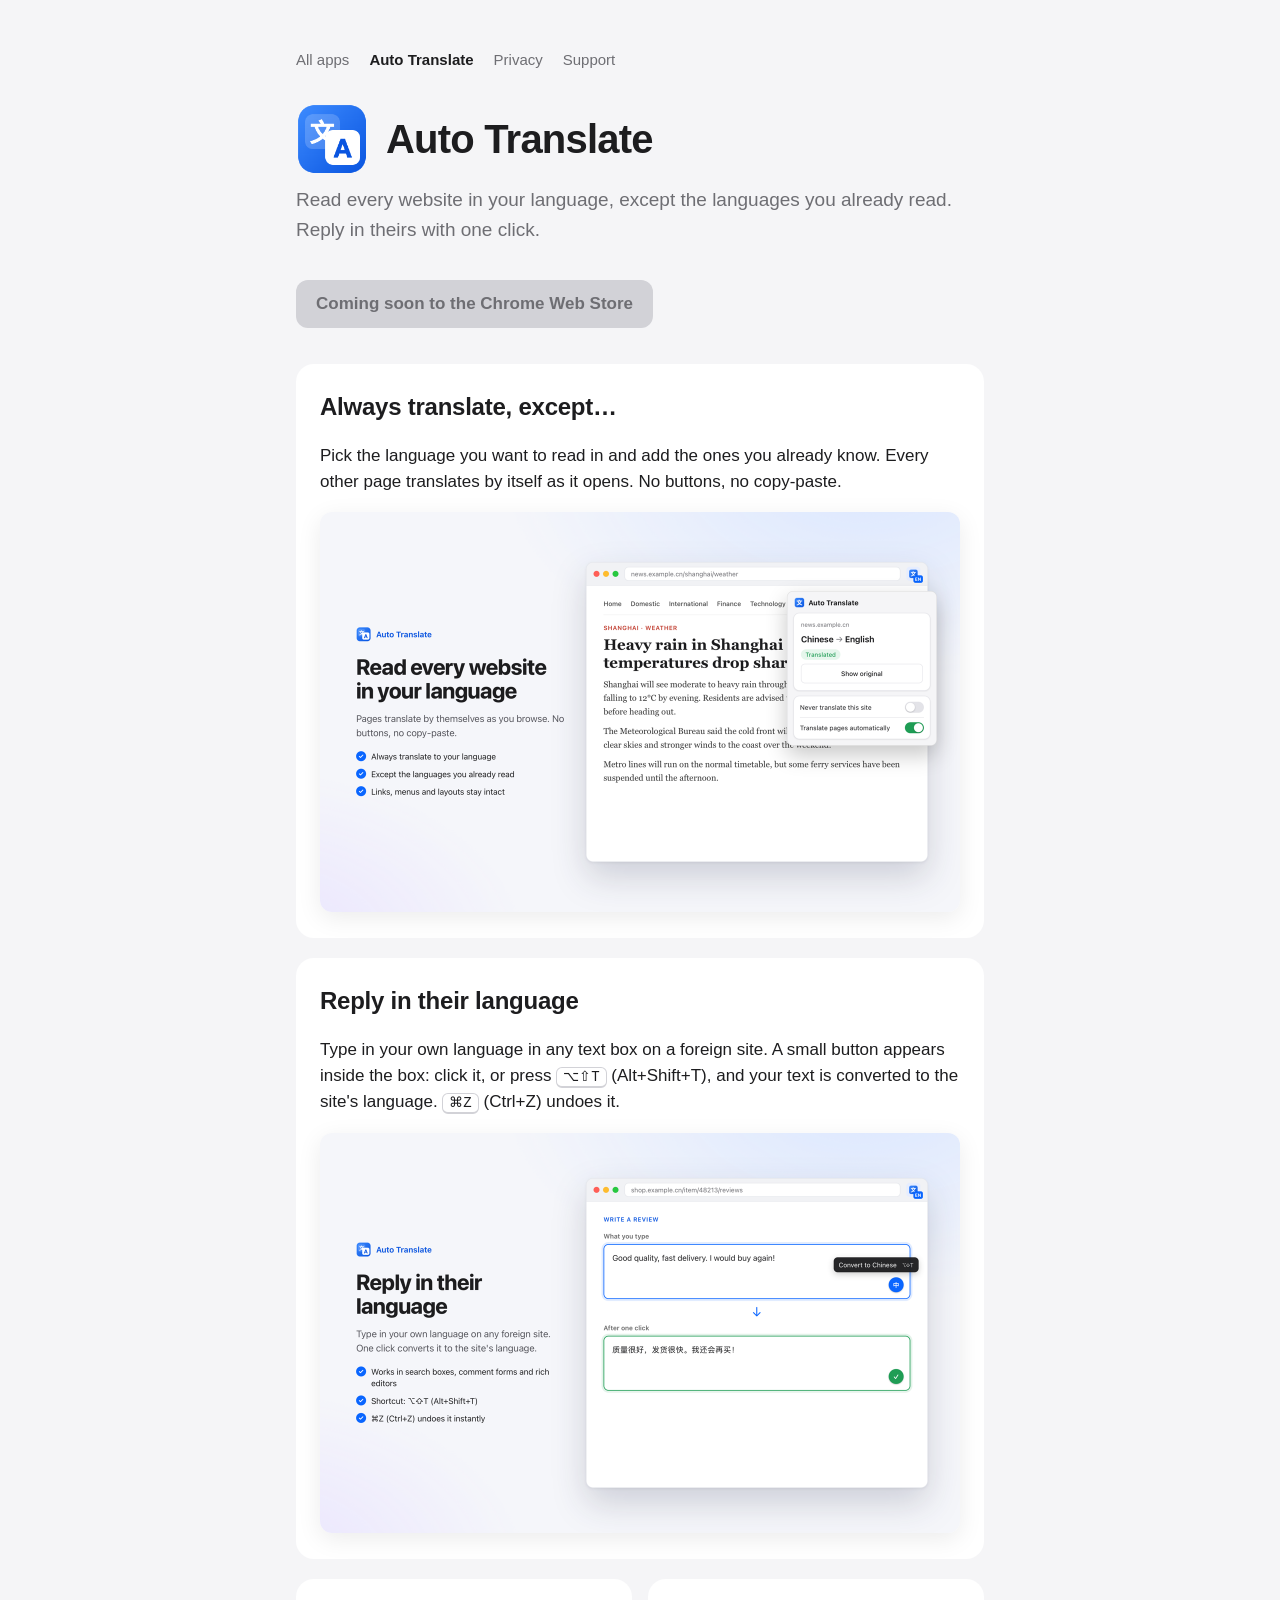
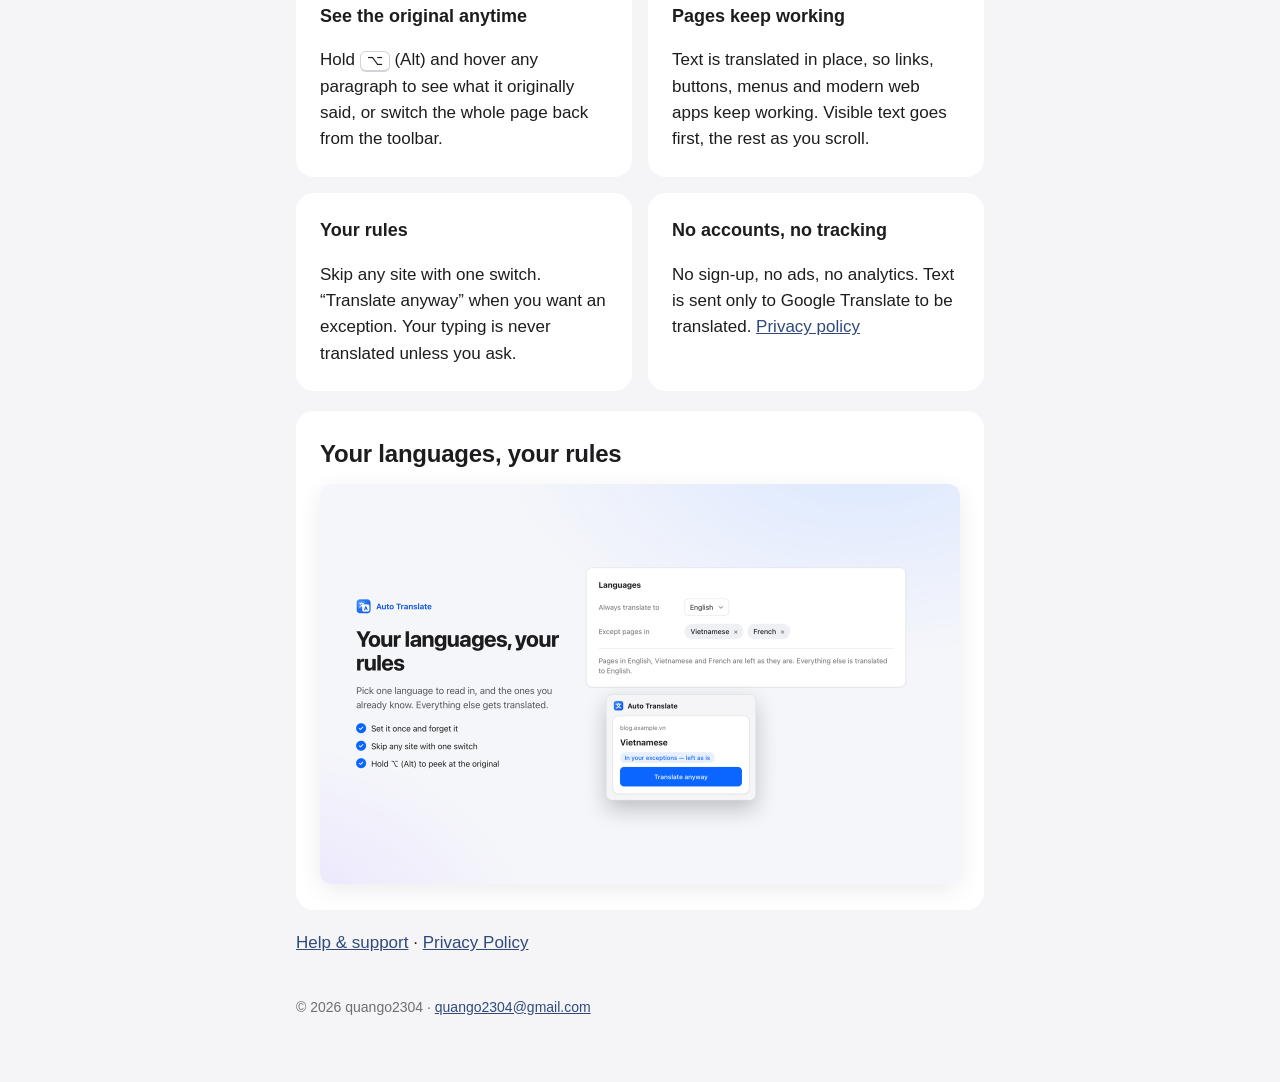
==== auto-translate/index.html @ 73cc7e4f "Auto Translate: add homepage with screenshots Co-Authored-By: Claude Opus 5.5 <noreply@anthropic.com" ====
<!doctype html>
<html lang="en">
<head>
  <meta charset="utf-8">
  <meta name="viewport" content="width=device-width, initial-scale=1">
  <title>Auto Translate for Chrome</title>
  <meta name="description" content="Always translate websites into your language, except the languages you already read. Convert what you type into the site's language with one click.">
  <meta property="og:title" content="Auto Translate for Chrome">
  <meta property="og:description" content="Read every website in your language. Reply in theirs.">
  <meta property="og:image" content="https://quango2304.github.io/auto-translate/img/screenshot-1.png">
  <link rel="icon" href="icon.png">
  <link rel="stylesheet" href="../style.css">
  <style>
    .hero { display: flex; align-items: center; gap: 18px; margin-bottom: 10px; }
    .hero img { width: 72px; height: 72px; border-radius: 17px; }
    .hero h1 { margin: 0; }
    .cta { display: inline-block; margin: 4px 0 36px; padding: 11px 20px; border-radius: 12px; background: #0a66ff; color: #fff; font-weight: 600; text-decoration: none; }
    .cta.soon { background: var(--line); color: var(--secondary); cursor: default; }
    .shot { width: 100%; height: auto; border-radius: 12px; display: block; margin: 4px 0 2px; box-shadow: 0 6px 24px rgba(0,0,0,.08); }
    .grid { display: grid; grid-template-columns: repeat(2, minmax(0, 1fr)); gap: 16px; margin-bottom: 20px; }
    .grid section.card { margin: 0; }
    .grid h3 { margin-top: 0; }
    .grid p { margin-bottom: 0; }
    kbd { font: 14px ui-monospace, Menlo, monospace; border: 1px solid var(--line); border-bottom-width: 2px; border-radius: 6px; padding: 1px 6px; }
    @media (max-width: 600px) { .grid { grid-template-columns: 1fr; } .hero img { width: 56px; height: 56px; } }
  </style>
</head>
<body>
<main>
  <nav>
    <a href="../">All apps</a>
    <a href="./" aria-current="page">Auto Translate</a>
    <a href="privacy/">Privacy</a>
    <a href="support/">Support</a>
  </nav>

  <div class="hero"><img src="icon.png" alt=""><h1>Auto Translate</h1></div>
  <p class="lead">Read every website in your language, except the languages you already read. Reply in theirs with one click.</p>
  <span class="cta soon">Coming soon to the Chrome Web Store</span>

  <section class="card">
    <h2>Always translate, except…</h2>
    <p>Pick the language you want to read in and add the ones you already know. Every other page translates by itself as it opens. No buttons, no copy-paste.</p>
    <img class="shot" src="img/screenshot-1.png" alt="A Chinese news page shown in English, with the Auto Translate menu open" loading="lazy">
  </section>

  <section class="card">
    <h2>Reply in their language</h2>
    <p>Type in your own language in any text box on a foreign site. A small button appears inside the box: click it, or press <kbd>⌥⇧T</kbd> (Alt+Shift+T), and your text is converted to the site's language. <kbd>⌘Z</kbd> (Ctrl+Z) undoes it.</p>
    <img class="shot" src="img/screenshot-3.png" alt="English typed in a review box, converted to Chinese with one click" loading="lazy">
  </section>

  <div class="grid">
    <section class="card">
      <h3>See the original anytime</h3>
      <p>Hold <kbd>⌥</kbd> (Alt) and hover any paragraph to see what it originally said, or switch the whole page back from the toolbar.</p>
    </section>
    <section class="card">
      <h3>Pages keep working</h3>
      <p>Text is translated in place, so links, buttons, menus and modern web apps keep working. Visible text goes first, the rest as you scroll.</p>
    </section>
    <section class="card">
      <h3>Your rules</h3>
      <p>Skip any site with one switch. “Translate anyway” when you want an exception. Your typing is never translated unless you ask.</p>
    </section>
    <section class="card">
      <h3>No accounts, no tracking</h3>
      <p>No sign-up, no ads, no analytics. Text is sent only to Google Translate to be translated. <a href="privacy/">Privacy policy</a></p>
    </section>
  </div>

  <section class="card">
    <h2>Your languages, your rules</h2>
    <img class="shot" src="img/screenshot-2.png" alt="Settings: always translate to English, except Vietnamese and French" loading="lazy">
  </section>

  <p><a href="support/">Help &amp; support</a> · <a href="privacy/">Privacy Policy</a></p>

  <footer>© 2026 quango2304 · <a href="mailto:quango2304@gmail.com">quango2304@gmail.com</a></footer>
</main>
</body>
</html>
---- style.css ----
:root {
  --bg: #f5f5f7; --card: #ffffff; --text: #1d1d1f; --secondary: #6e6e73;
  --accent: #2f4a7a; --line: #d2d2d7;
  color-scheme: light dark;
}
@media (prefers-color-scheme: dark) {
  :root { --bg: #000000; --card: #1c1c1e; --text: #f5f5f7; --secondary: #a1a1a6; --accent: #8fb0ff; --line: #38383a; }
}
* { box-sizing: border-box; }
body {
  margin: 0; background: var(--bg); color: var(--text);
  font: 17px/1.55 -apple-system, BlinkMacSystemFont, "SF Pro Text", "Helvetica Neue", Arial, sans-serif;
  -webkit-font-smoothing: antialiased;
}
main { max-width: 720px; margin: 0 auto; padding: 48px 16px 64px; }
nav { display: flex; gap: 20px; font-size: 15px; margin-bottom: 32px; }
nav a { color: var(--secondary); text-decoration: none; }
nav a[aria-current="page"] { color: var(--text); font-weight: 600; }
h1 { font-size: 40px; line-height: 1.1; letter-spacing: -0.02em; margin: 0 0 8px; }
h2 { font-size: 24px; letter-spacing: -0.01em; margin: 0 0 12px; }
h3 { font-size: 18px; margin: 24px 0 6px; }
p, li { color: var(--text); }
.lead { color: var(--secondary); font-size: 19px; margin: 0 0 32px; }
.meta { color: var(--secondary); font-size: 14px; }
section.card { background: var(--card); border-radius: 18px; padding: 24px; margin: 0 0 20px; }
.app-title { display: flex; align-items: center; gap: 14px; margin-bottom: 12px; }
.app-title img { width: 56px; height: 56px; border-radius: 13px; }
.app-title h2 { margin: 0; }
a { color: var(--accent); }
ul { padding-left: 22px; }
hr { border: 0; border-top: 1px solid var(--line); margin: 24px 0; }
footer { color: var(--secondary); font-size: 14px; margin-top: 40px; }
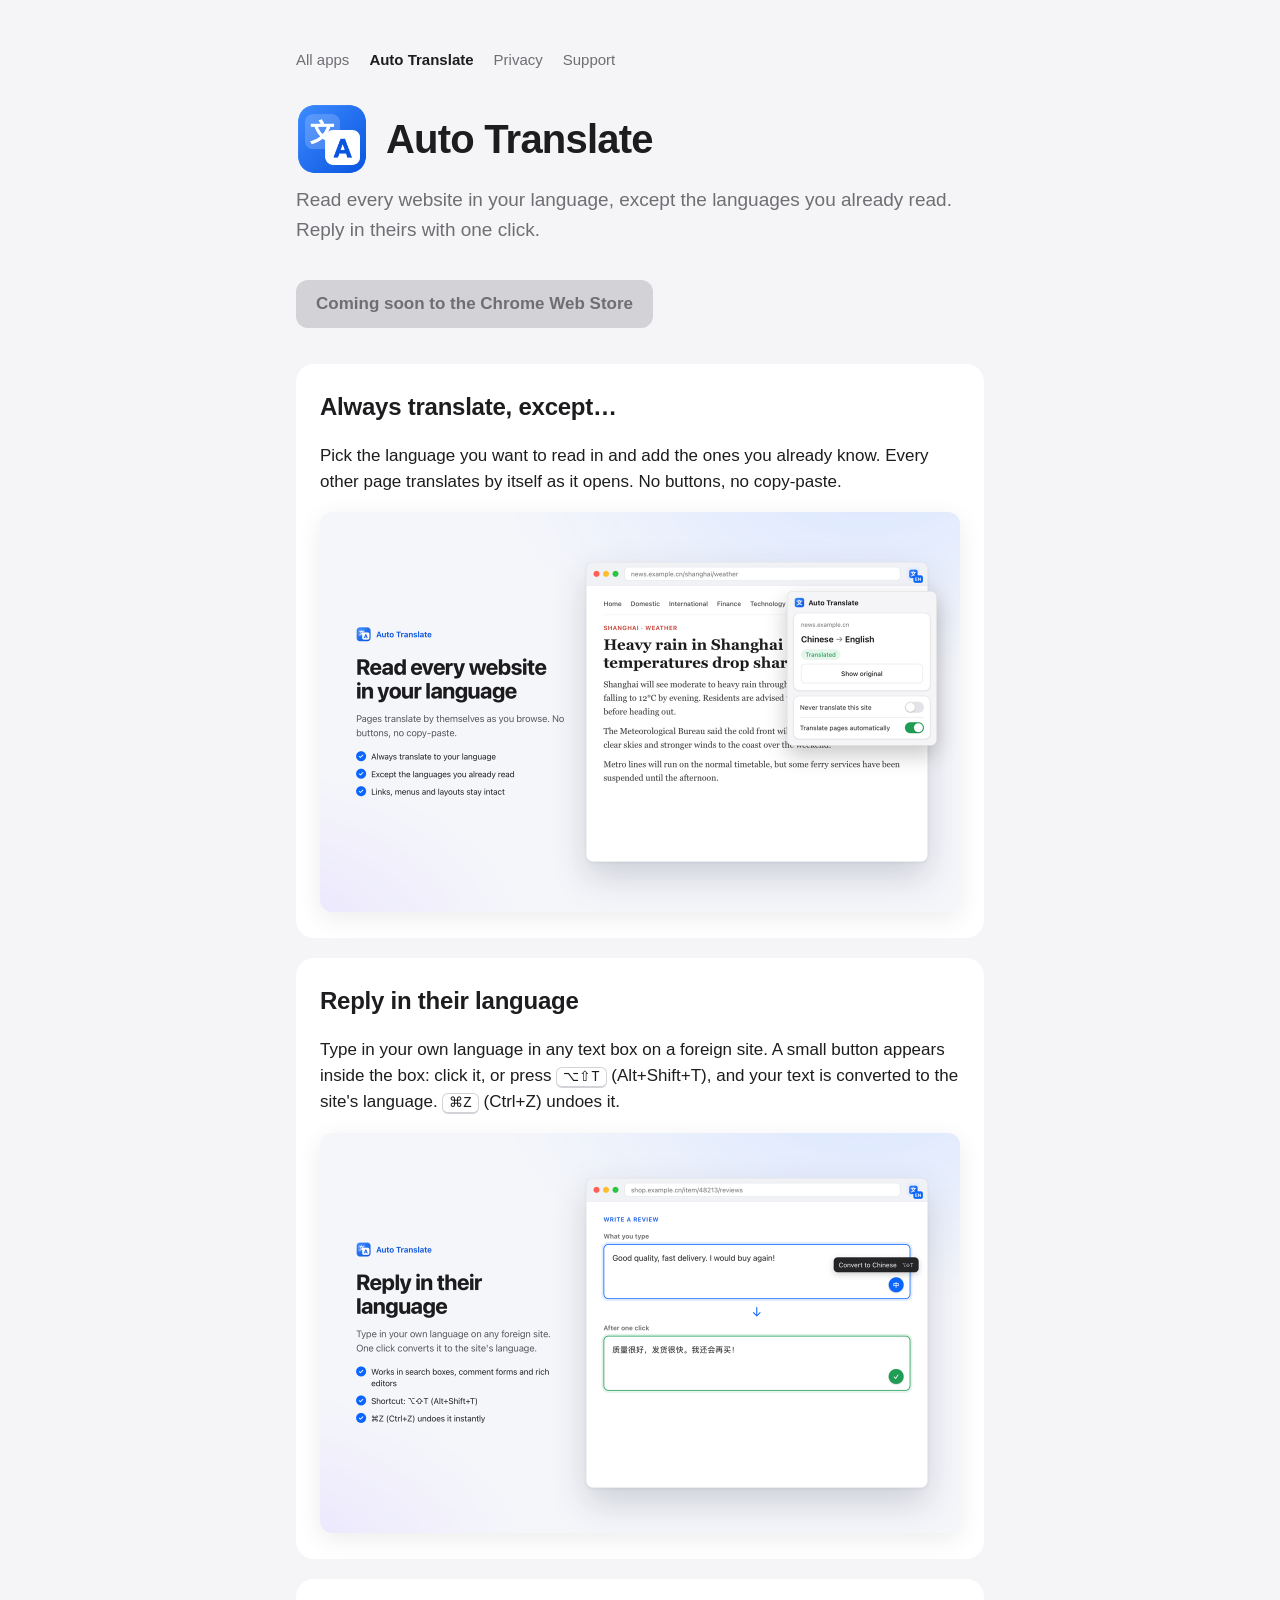
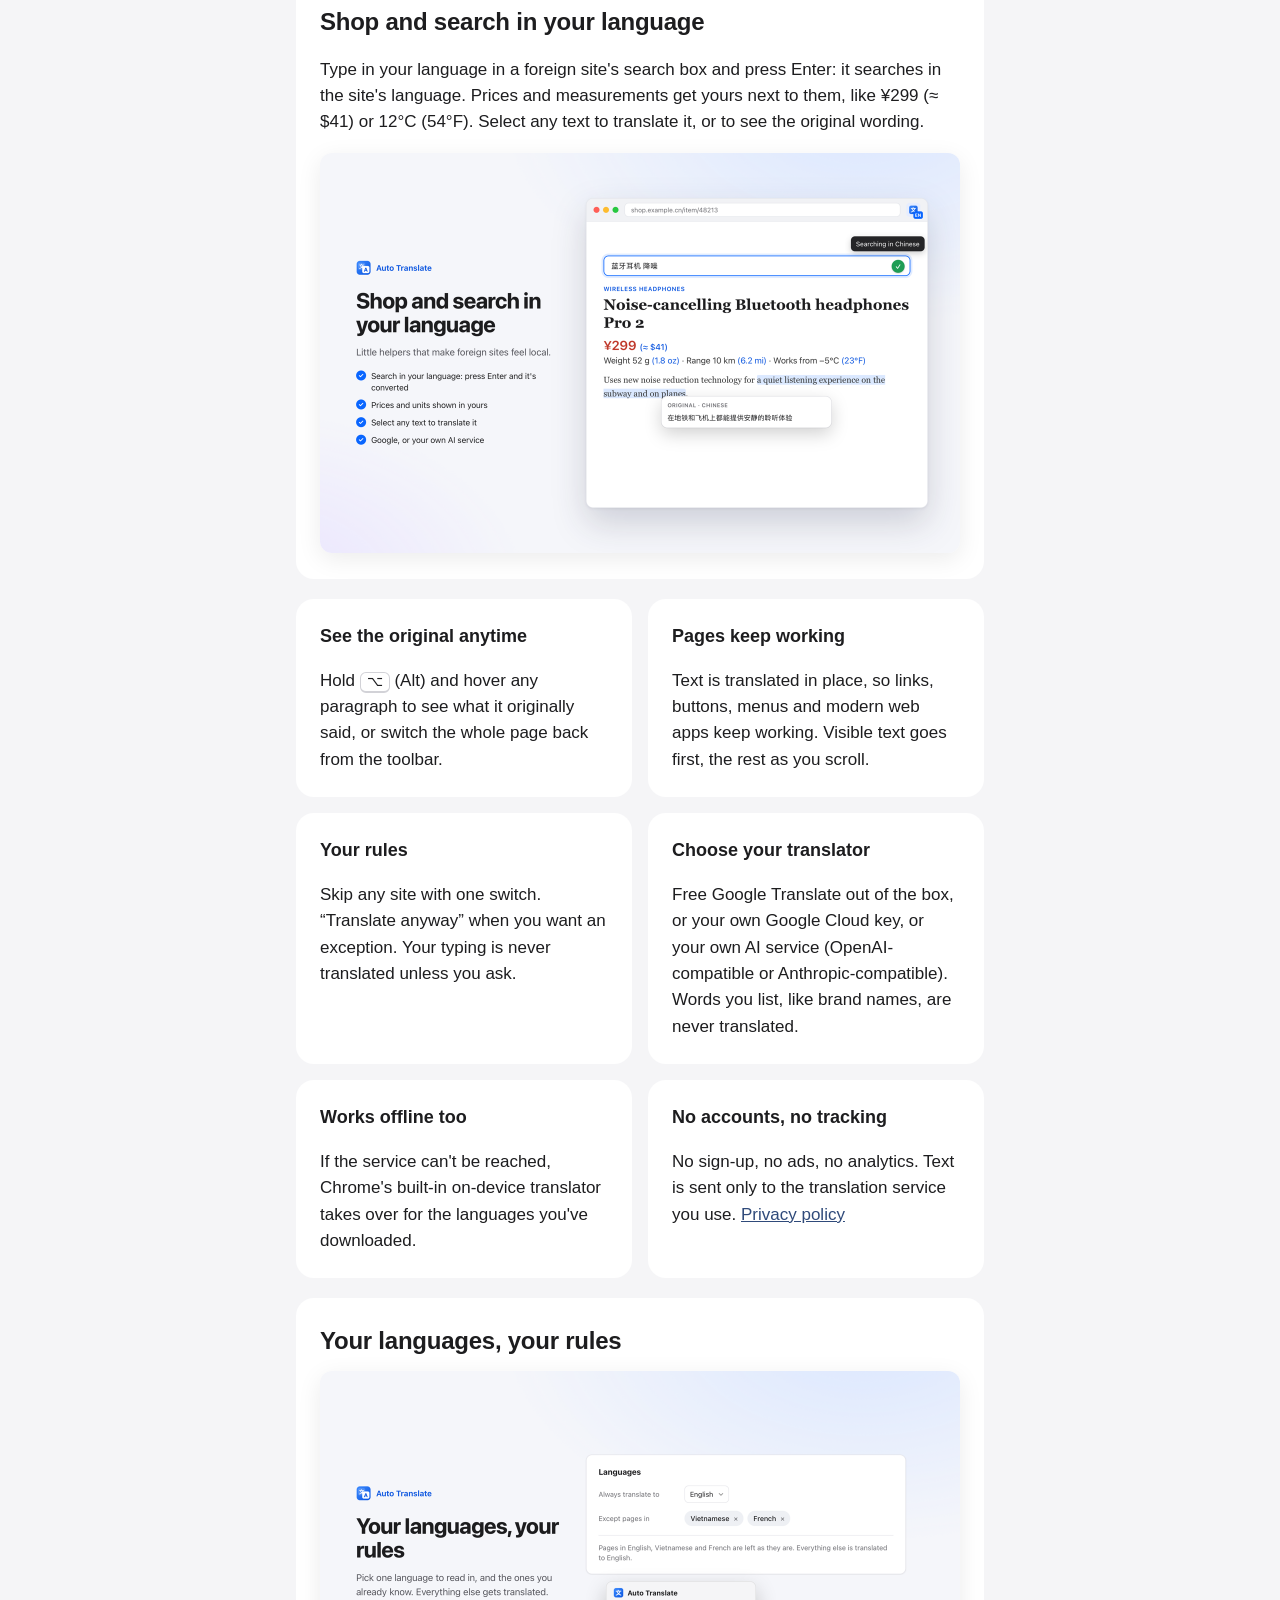
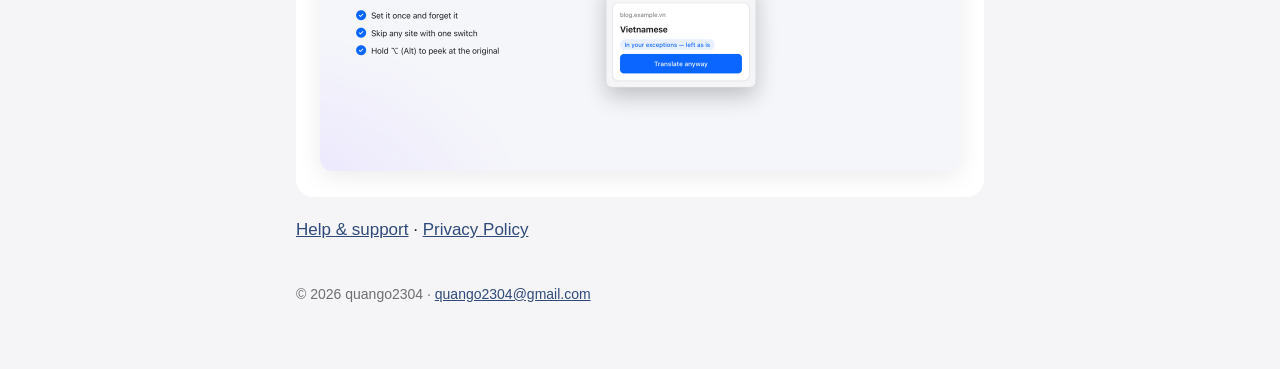
==== commit b894c317: "Auto Translate: document 1.1 features (search, selection, prices, AI services, offline) Co-Authored-" ====
--- a/auto-translate/index.html
+++ b/auto-translate/index.html
@@ -50,6 +50,12 @@
     <img class="shot" src="img/screenshot-3.png" alt="English typed in a review box, converted to Chinese with one click" loading="lazy">
   </section>
 
+  <section class="card">
+    <h2>Shop and search in your language</h2>
+    <p>Type in your language in a foreign site's search box and press Enter: it searches in the site's language. Prices and measurements get yours next to them, like ¥299 (≈ $41) or 12°C (54°F). Select any text to translate it, or to see the original wording.</p>
+    <img class="shot" src="img/screenshot-5.png" alt="A Chinese shop in English: search typed in English and converted, prices shown in dollars, original text of a selection" loading="lazy">
+  </section>
+
   <div class="grid">
     <section class="card">
       <h3>See the original anytime</h3>
@@ -64,8 +70,16 @@
       <p>Skip any site with one switch. “Translate anyway” when you want an exception. Your typing is never translated unless you ask.</p>
     </section>
     <section class="card">
+      <h3>Choose your translator</h3>
+      <p>Free Google Translate out of the box, or your own Google Cloud key, or your own AI service (OpenAI-compatible or Anthropic-compatible). Words you list, like brand names, are never translated.</p>
+    </section>
+    <section class="card">
+      <h3>Works offline too</h3>
+      <p>If the service can't be reached, Chrome's built-in on-device translator takes over for the languages you've downloaded.</p>
+    </section>
+    <section class="card">
       <h3>No accounts, no tracking</h3>
-      <p>No sign-up, no ads, no analytics. Text is sent only to Google Translate to be translated. <a href="privacy/">Privacy policy</a></p>
+      <p>No sign-up, no ads, no analytics. Text is sent only to the translation service you use. <a href="privacy/">Privacy policy</a></p>
     </section>
   </div>
 
